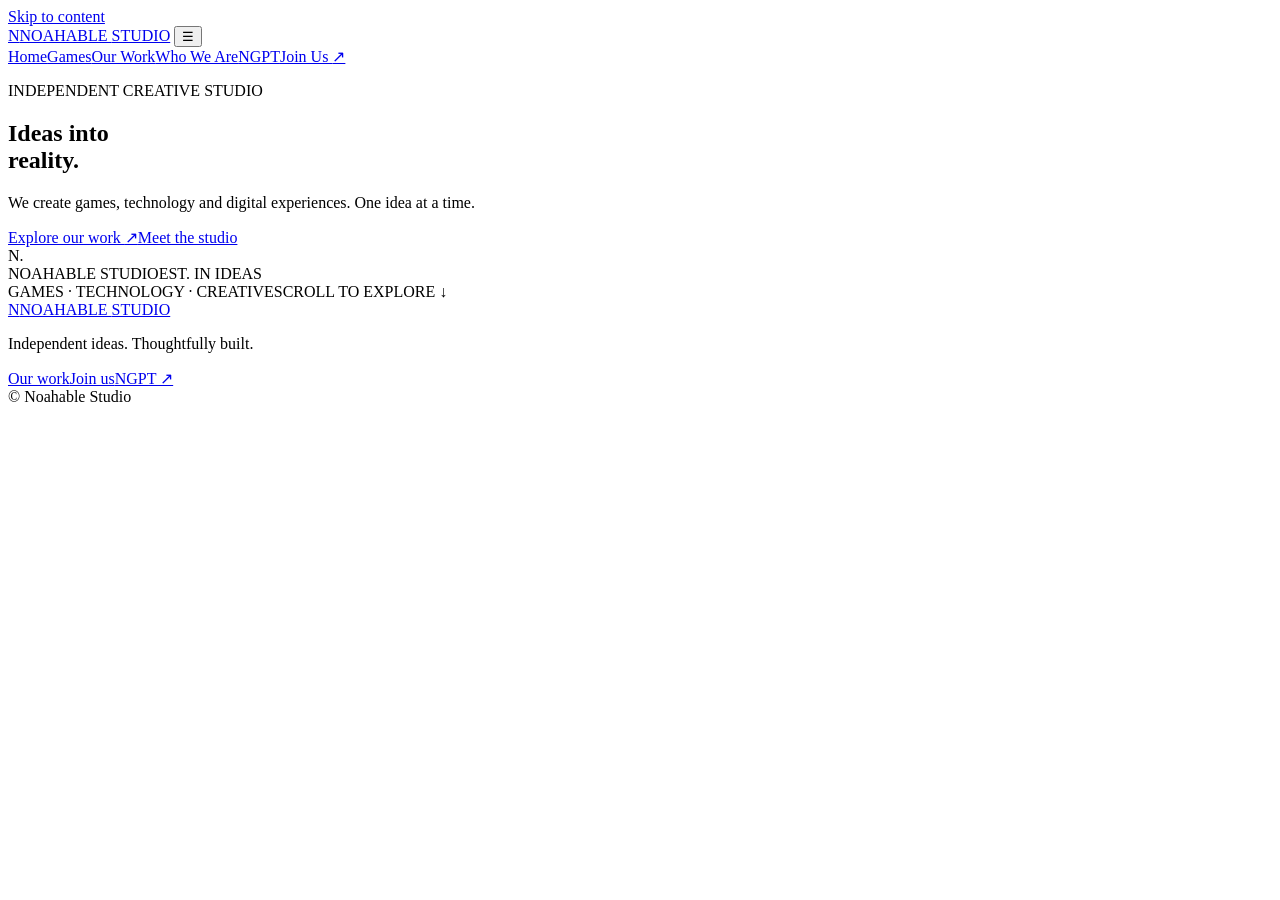
==== index.html @ 5e8a1726 "Build Noahable Studio website shell" ====
<!doctype html>
<html lang="en">
<head>
<meta charset="utf-8"><meta name="viewport" content="width=device-width, initial-scale=1"><meta name="theme-color" content="#080808">
<meta name="description" content="Noahable Studio creates games, software, and digital experiences. Discover our projects and NGPT.">
<title>Noahable Studio — Ideas into reality</title>
<link rel="icon" href="data:image/svg+xml,%3Csvg xmlns='http://www.w3.org/2000/svg' viewBox='0 0 64 64'%3E%3Crect width='64' height='64' rx='14' fill='%23080808'/%3E%3Cpath d='M17 47V17h7l16 19V17h7v30h-7L24 28v19z' fill='white'/%3E%3C/svg%3E">
<link rel="stylesheet" href="/styles.css"><script src="/app.js" defer></script>
</head>
<body>
<a class="skip-link" href="#main">Skip to content</a>
<header class="site-header">
<a class="brand" href="/" aria-label="Noahable Studio home"><span class="brand-mark">N</span><span class="brand-name">NOAHABLE <span>STUDIO</span></span></a>
<button class="menu-toggle" id="menuToggle" aria-label="Open navigation" aria-expanded="false">☰</button>
<nav class="main-nav" id="mainNav" aria-label="Main navigation">
<a href="/" data-route="/">Home</a><a href="/games" data-route="/games">Games</a><a href="/work" data-route="/work">Our Work</a><a href="/about" data-route="/about">Who We Are</a><a href="/ngpt" data-route="/ngpt">NGPT</a><a class="nav-join" href="/join" data-route="/join">Join Us <span aria-hidden="true">↗</span></a>
</nav></header>
<main id="main" tabindex="-1">
<section class="hero page-view" data-page="/">
<div class="hero-content"><p class="eyebrow"><span class="status-dot"></span> INDEPENDENT CREATIVE STUDIO</p><h1>Ideas into<br><span>reality.</span></h1><p class="hero-copy">We create games, technology and digital experiences. One idea at a time.</p><div class="hero-actions"><a class="button button-light" href="/work" data-route="/work">Explore our work <span>↗</span></a><a class="button button-outline" href="/about" data-route="/about">Meet the studio</a></div></div>
<div class="hero-art" aria-hidden="true"><div class="orbit orbit-one"></div><div class="orbit orbit-two"></div><div class="hero-monogram">N<span>.</span></div><div class="art-caption"><span>NOAHABLE STUDIO</span><span>EST. IN IDEAS</span></div></div>
<div class="hero-bottom"><span>GAMES · TECHNOLOGY · CREATIVE</span><span>SCROLL TO EXPLORE ↓</span></div>
</section>
<section class="section page-view" data-page="/games" hidden>
<div class="section-heading"><p class="eyebrow">01 / PLAY</p><h1>Games<span class="period">.</span></h1><p>Experiences built for curiosity, challenge and fun.</p></div>
<div class="notice-card"><span class="card-index">GAME LIBRARY</span><h2>More worlds are on the way.</h2><p>Our games collection is being put together. Check back as projects are ready to share.</p><span class="pill">UPDATES COMING SOON</span></div>
<div class="content-grid two"><article class="info-card"><span class="card-index">01 — DEVELOPMENT</span><h3>Roblox experiences</h3><p>Games and ideas made with Roblox Studio, with room for new worlds and experiments.</p><span class="text-muted">Project details will be added here.</span></article><article class="info-card"><span class="card-index">02 — WHAT'S NEXT</span><h3>Future releases</h3><p>We’ll share playable links, screenshots and release notes when each project is ready.</p><span class="text-muted">Stay tuned.</span></article></div>
</section>
<section class="section page-view" data-page="/work" hidden>
<div class="section-heading"><p class="eyebrow">02 / PROJECTS</p><h1>Our work<span class="period">.</span></h1><p>A growing collection of things we’re building.</p></div>
<div class="project-list">
<article class="project-row"><div class="project-number">01</div><div class="project-main"><span class="pill">AI · TECHNOLOGY</span><h2>NGPT</h2><p>A free AI assistant project focused on useful tools, conversations and creative possibilities.</p><a class="text-link" href="https://ngptai010.vercel.app" target="_blank" rel="noopener noreferrer">Visit NGPT <span>↗</span></a></div><div class="project-symbol">N<span>.</span></div></article>
<article class="project-row"><div class="project-number">02</div><div class="project-main"><span class="pill">GAMES</span><h2>Roblox projects</h2><p>Game concepts and experiences developed under the Noahable Studio name.</p><span class="text-muted">More details coming soon.</span></div><div class="project-symbol symbol-outline">▧</div></article>
<article class="project-row"><div class="project-number">03</div><div class="project-main"><span class="pill">WEB · DESIGN</span><h2>Noahable Studio website</h2><p>Our home on the web: one place for projects, studio news and opportunities to join.</p><span class="text-muted">You’re looking at it.</span></div><div class="project-symbol symbol-outline">↗</div></article>
</div></section>
<section class="section page-view" data-page="/about" hidden>
<div class="section-heading"><p class="eyebrow">03 / THE STUDIO</p><h1>Who we are<span class="period">.</span></h1><p>Small team. Big ideas. Always learning.</p></div>
<div class="about-feature"><p class="large-statement">Noahable Studio is a creative studio for <span>games, technology and ideas</span> that deserve to be built.</p><p>We started with game development and are growing into more kinds of projects, including websites and AI-powered tools. We believe in experimenting, learning as we go and making things better with every update.</p></div>
<div class="content-grid three"><article class="info-card"><span class="card-index">01 / OUR FOCUS</span><h3>Build</h3><p>Turn interesting ideas into real projects, from games to software.</p></article><article class="info-card"><span class="card-index">02 / OUR METHOD</span><h3>Test</h3><p>Try things, find bugs, listen to feedback and keep improving.</p></article><article class="info-card"><span class="card-index">03 / OUR FUTURE</span><h3>Grow</h3><p>Welcome collaborators and explore new creative possibilities.</p></article></div>
<div class="team-note"><span class="pill">OUR TEAM</span><h2>People and AI, working together.</h2><p>Our human team brings ideas, decisions and real-world testing. AI assistants can support research, planning, coding and brainstorming. AI tools are helpers—not human employees.</p><a class="text-link" href="/join" data-route="/join">Interested in joining? <span>↗</span></a></div>
</section>
<section class="section page-view" data-page="/ngpt" hidden>
<div class="ngpt-hero"><div><p class="eyebrow">04 / A NOAHABLE STUDIO PROJECT</p><h1>Introducing<br>NGPT<span class="period">.</span></h1><p class="section-lead">Your free AI assistant. A project built to make AI tools more accessible and useful.</p><a class="button button-light" href="https://ngptai010.vercel.app" target="_blank" rel="noopener noreferrer">Try NGPT <span>↗</span></a></div><div class="ngpt-mark" aria-hidden="true">N<span>G</span></div></div>
<div class="section-heading compact"><p class="eyebrow">MADE TO EXPLORE</p><h2>One project. Many possibilities.</h2><p>Explore NGPT on its own website.</p></div>
<div class="content-grid three"><article class="info-card"><span class="feature-icon">↗</span><h3>Web search</h3><p>Explore information and discover things across the web.</p></article><article class="info-card"><span class="feature-icon">✳</span><h3>Creative tools</h3><p>Tools for exploring ideas and making new things.</p></article><article class="info-card"><span class="feature-icon">◎</span><h3>AI conversations</h3><p>Ask questions, work through ideas and get help with tasks.</p></article></div><p class="fine-print">Features can change as NGPT develops. Visit NGPT for the current experience and availability.</p>
</section>
<section class="section page-view" data-page="/join" hidden>
<div class="section-heading"><p class="eyebrow">05 / JOIN THE STUDIO</p><h1>Make things<br>with us<span class="period">.</span></h1><p>We’re looking for people who want to learn, create, test and help bring projects to life.</p></div>
<div class="content-grid two join-roles"><article class="info-card"><span class="role-symbol">⌕</span><h3>Testers</h3><p>Try games and features, spot bugs, explain what happened and share ideas to improve the experience.</p><span class="pill">TEST · REPORT · IMPROVE</span></article><article class="info-card"><span class="role-symbol">⌘</span><h3>Developers</h3><p>Help build games, websites or software. Beginners who are keen to learn can tell us about their interests too.</p><span class="pill">BUILD · LEARN · CREATE</span></article><article class="info-card"><span class="role-symbol">✳</span><h3>Creative collaborators</h3><p>Share ideas, design concepts and ways to make our projects better.</p><span class="pill">IDEAS WELCOME</span></article><article class="info-card"><span class="role-symbol">◎</span><h3>AI tools testers</h3><p>Try NGPT features, report problems and suggest what we should improve next.</p><span class="pill">HELP US IMPROVE</span></article></div>
<div class="apply-panel"><div><p class="eyebrow">READY TO APPLY?</p><h2>Tell us about yourself.</h2><p>Use our team application form. Applications are reviewed before anyone is invited to join.</p></div><a class="button button-light" href="https://docs.google.com/forms/d/e/1FAIpQLSdCYdb2_eNAdUmjBmsUp_ORsNsLfmXKfbY-z1wW_PODCaMjqQ/viewform?usp=publish-editor" target="_blank" rel="noopener noreferrer">Open application form <span>↗</span></a></div>
<p class="fine-print">Please don’t submit passwords, home addresses or other sensitive information. Only share details you’re comfortable providing.</p>
</section>
</main>
<footer class="site-footer"><a class="brand footer-brand" href="/" data-route="/"><span class="brand-mark">N</span><span class="brand-name">NOAHABLE <span>STUDIO</span></span></a><p>Independent ideas. Thoughtfully built.</p><div class="footer-links"><a href="/work" data-route="/work">Our work</a><a href="/join" data-route="/join">Join us</a><a href="https://ngptai010.vercel.app" target="_blank" rel="noopener noreferrer">NGPT ↗</a></div><span class="copyright">© <span id="year"></span> Noahable Studio</span></footer>
</body></html>
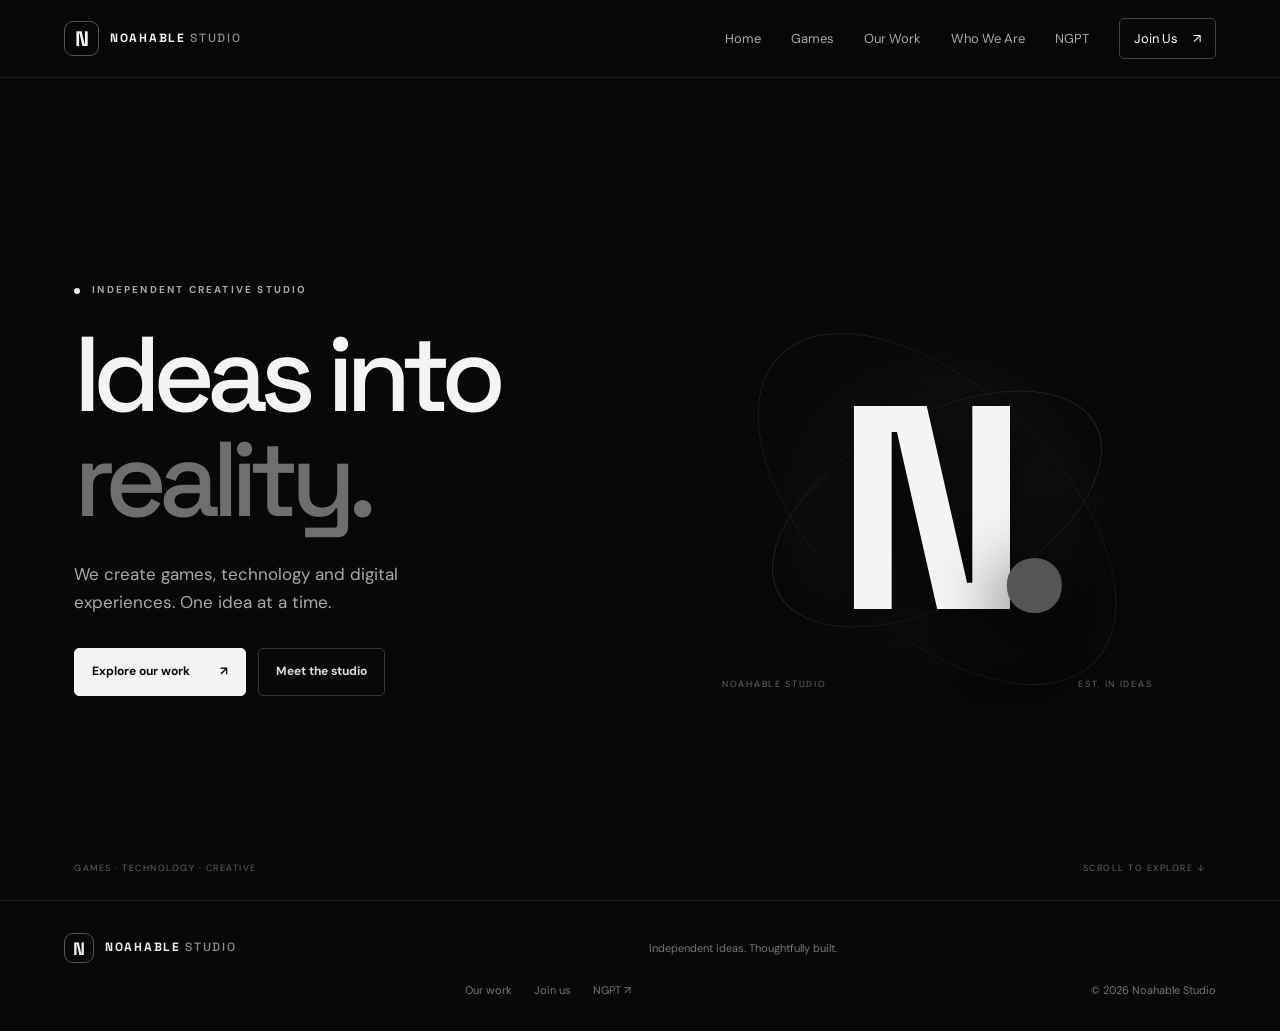
==== commit 52ad7fdc: "Link navigation to dedicated studio pages" ====
--- a/index.html
+++ b/index.html
@@ -13,11 +13,11 @@
 <a class="brand" href="/" aria-label="Noahable Studio home"><span class="brand-mark">N</span><span class="brand-name">NOAHABLE <span>STUDIO</span></span></a>
 <button class="menu-toggle" id="menuToggle" aria-label="Open navigation" aria-expanded="false">☰</button>
 <nav class="main-nav" id="mainNav" aria-label="Main navigation">
-<a href="/" data-route="/">Home</a><a href="/games" data-route="/games">Games</a><a href="/work" data-route="/work">Our Work</a><a href="/about" data-route="/about">Who We Are</a><a href="/ngpt" data-route="/ngpt">NGPT</a><a class="nav-join" href="/join" data-route="/join">Join Us <span aria-hidden="true">↗</span></a>
+<a href="/">Home</a><a href="/games">Games</a><a href="/work">Our Work</a><a href="/about">Who We Are</a><a href="/ngpt">NGPT</a><a class="nav-join" href="/join">Join Us <span aria-hidden="true">↗</span></a>
 </nav></header>
 <main id="main" tabindex="-1">
 <section class="hero page-view" data-page="/">
-<div class="hero-content"><p class="eyebrow"><span class="status-dot"></span> INDEPENDENT CREATIVE STUDIO</p><h1>Ideas into<br><span>reality.</span></h1><p class="hero-copy">We create games, technology and digital experiences. One idea at a time.</p><div class="hero-actions"><a class="button button-light" href="/work" data-route="/work">Explore our work <span>↗</span></a><a class="button button-outline" href="/about" data-route="/about">Meet the studio</a></div></div>
+<div class="hero-content"><p class="eyebrow"><span class="status-dot"></span> INDEPENDENT CREATIVE STUDIO</p><h1>Ideas into<br><span>reality.</span></h1><p class="hero-copy">We create games, technology and digital experiences. One idea at a time.</p><div class="hero-actions"><a class="button button-light" href="/work">Explore our work <span>↗</span></a><a class="button button-outline" href="/about">Meet the studio</a></div></div>
 <div class="hero-art" aria-hidden="true"><div class="orbit orbit-one"></div><div class="orbit orbit-two"></div><div class="hero-monogram">N<span>.</span></div><div class="art-caption"><span>NOAHABLE STUDIO</span><span>EST. IN IDEAS</span></div></div>
 <div class="hero-bottom"><span>GAMES · TECHNOLOGY · CREATIVE</span><span>SCROLL TO EXPLORE ↓</span></div>
 </section>
@@ -37,7 +37,7 @@
 <div class="section-heading"><p class="eyebrow">03 / THE STUDIO</p><h1>Who we are<span class="period">.</span></h1><p>Small team. Big ideas. Always learning.</p></div>
 <div class="about-feature"><p class="large-statement">Noahable Studio is a creative studio for <span>games, technology and ideas</span> that deserve to be built.</p><p>We started with game development and are growing into more kinds of projects, including websites and AI-powered tools. We believe in experimenting, learning as we go and making things better with every update.</p></div>
 <div class="content-grid three"><article class="info-card"><span class="card-index">01 / OUR FOCUS</span><h3>Build</h3><p>Turn interesting ideas into real projects, from games to software.</p></article><article class="info-card"><span class="card-index">02 / OUR METHOD</span><h3>Test</h3><p>Try things, find bugs, listen to feedback and keep improving.</p></article><article class="info-card"><span class="card-index">03 / OUR FUTURE</span><h3>Grow</h3><p>Welcome collaborators and explore new creative possibilities.</p></article></div>
-<div class="team-note"><span class="pill">OUR TEAM</span><h2>People and AI, working together.</h2><p>Our human team brings ideas, decisions and real-world testing. AI assistants can support research, planning, coding and brainstorming. AI tools are helpers—not human employees.</p><a class="text-link" href="/join" data-route="/join">Interested in joining? <span>↗</span></a></div>
+<div class="team-note"><span class="pill">OUR TEAM</span><h2>People and AI, working together.</h2><p>Our human team brings ideas, decisions and real-world testing. AI assistants can support research, planning, coding and brainstorming. AI tools are helpers—not human employees.</p><a class="text-link" href="/join">Interested in joining? <span>↗</span></a></div>
 </section>
 <section class="section page-view" data-page="/ngpt" hidden>
 <div class="ngpt-hero"><div><p class="eyebrow">04 / A NOAHABLE STUDIO PROJECT</p><h1>Introducing<br>NGPT<span class="period">.</span></h1><p class="section-lead">Your free AI assistant. A project built to make AI tools more accessible and useful.</p><a class="button button-light" href="https://ngptai010.vercel.app" target="_blank" rel="noopener noreferrer">Try NGPT <span>↗</span></a></div><div class="ngpt-mark" aria-hidden="true">N<span>G</span></div></div>
@@ -51,5 +51,5 @@
 <p class="fine-print">Please don’t submit passwords, home addresses or other sensitive information. Only share details you’re comfortable providing.</p>
 </section>
 </main>
-<footer class="site-footer"><a class="brand footer-brand" href="/" data-route="/"><span class="brand-mark">N</span><span class="brand-name">NOAHABLE <span>STUDIO</span></span></a><p>Independent ideas. Thoughtfully built.</p><div class="footer-links"><a href="/work" data-route="/work">Our work</a><a href="/join" data-route="/join">Join us</a><a href="https://ngptai010.vercel.app" target="_blank" rel="noopener noreferrer">NGPT ↗</a></div><span class="copyright">© <span id="year"></span> Noahable Studio</span></footer>
+<footer class="site-footer"><a class="brand footer-brand" href="/"><span class="brand-mark">N</span><span class="brand-name">NOAHABLE <span>STUDIO</span></span></a><p>Independent ideas. Thoughtfully built.</p><div class="footer-links"><a href="/work">Our work</a><a href="/join">Join us</a><a href="https://ngptai010.vercel.app" target="_blank" rel="noopener noreferrer">NGPT ↗</a></div><span class="copyright">© <span id="year"></span> Noahable Studio</span></footer>
 </body></html>
--- a/styles.css
+++ b/styles.css
@@ -0,0 +1,7 @@
+@import url('https://fonts.googleapis.com/css2?family=DM+Sans:wght@400;500;600;700&family=Space+Grotesk:wght@400;500;600;700&display=swap');
+:root{color-scheme:dark;--bg:#080808;--panel:#111;--line:#292929;--text:#f4f4f4;--muted:#969696;--max:1180px}*{box-sizing:border-box}html{scroll-behavior:smooth;background:var(--bg)}body{margin:0;background:var(--bg);color:var(--text);font-family:'DM Sans',Arial,sans-serif;font-size:15px;line-height:1.65;-webkit-font-smoothing:antialiased}a{color:inherit;text-decoration:none}button{font:inherit}.skip-link{position:absolute;left:-9999px;top:8px;z-index:100;background:white;color:black;padding:10px 16px}.skip-link:focus{left:8px}.site-header{height:78px;padding:0 max(5vw,24px);display:flex;align-items:center;justify-content:space-between;border-bottom:1px solid #1e1e1e;background:rgba(8,8,8,.92);position:sticky;top:0;z-index:20;backdrop-filter:blur(16px)}.brand{display:inline-flex;align-items:center;gap:11px}.brand-mark{display:grid;place-items:center;width:35px;height:35px;border:1px solid #555;border-radius:9px;font-family:'Space Grotesk',sans-serif;font-weight:700;font-size:21px}.brand-name{font-family:'Space Grotesk',sans-serif;font-size:12px;font-weight:700;letter-spacing:1.7px}.brand-name span{color:#8c8c8c;font-weight:500}.main-nav{display:flex;align-items:center;gap:30px}.main-nav a{font-size:13px;color:#aaa;transition:color .2s}.main-nav a:hover,.main-nav a[aria-current=page]{color:white}.main-nav .nav-join{color:#fff;border:1px solid #424242;padding:9px 14px;border-radius:5px}.nav-join span,.button span,.text-link span{margin-left:12px}.menu-toggle{display:none;background:transparent;color:white;border:1px solid var(--line);border-radius:5px;padding:7px 11px;font-size:20px}.page-view[hidden]{display:none!important}
+.hero{min-height:calc(100svh - 78px);max-width:var(--max);margin:auto;padding:105px 24px 65px;display:grid;grid-template-columns:1.05fr .95fr;align-items:center;position:relative}.hero-content{position:relative;z-index:2;padding-bottom:40px}.eyebrow{font-size:10px;letter-spacing:2.2px;font-weight:700;color:#aaa;margin:0 0 23px}.status-dot{display:inline-block;width:6px;height:6px;border-radius:50%;background:#eee;margin-right:8px;vertical-align:middle}.hero h1,.section-heading h1,.ngpt-hero h1{font-family:'Space Grotesk',sans-serif;font-size:clamp(62px,8.3vw,112px);line-height:.99;letter-spacing:-.075em;margin:0;font-weight:500}.hero h1 span{color:#6e6e6e}.hero-copy{font-size:17px;max-width:420px;color:#aaa;margin:28px 0 32px}.hero-actions{display:flex;gap:12px;flex-wrap:wrap}.button{display:inline-flex;align-items:center;justify-content:space-between;gap:18px;padding:13px 17px;border-radius:5px;font-size:12px;font-weight:700;transition:transform .2s,background .2s,border-color .2s}.button:hover{transform:translateY(-2px)}.button-light{background:#f4f4f4;color:#080808;border:1px solid #f4f4f4}.button-light:hover{background:#dcdcdc}.button-outline{border:1px solid #383838;color:#ddd}.button-outline:hover{border-color:#777}.hero-art{height:450px;display:grid;place-items:center;position:relative;overflow:hidden}.hero-art:before{content:'';position:absolute;width:360px;height:360px;border-radius:50%;background:radial-gradient(circle,rgba(255,255,255,.075),rgba(255,255,255,0) 70%)}.hero-monogram{font-family:'Space Grotesk',sans-serif;font-size:clamp(170px,24vw,290px);font-weight:700;line-height:1;letter-spacing:-.13em;position:relative;text-shadow:0 18px 70px #000}.hero-monogram span,.project-symbol span,.ngpt-mark span{color:#555}.orbit{position:absolute;border:1px solid #262626;border-radius:50%;width:360px;height:360px;transform:rotate(-28deg) scaleY(.52)}.orbit-two{width:440px;height:440px;transform:rotate(44deg) scaleY(.55);border-color:#1d1d1d}.art-caption{position:absolute;bottom:42px;left:10%;right:10%;display:flex;justify-content:space-between;color:#686868;font-size:9px;letter-spacing:1.7px}.hero-bottom{position:absolute;bottom:24px;left:24px;right:24px;display:flex;justify-content:space-between;color:#646464;font-size:9px;letter-spacing:1.5px}
+.section{max-width:var(--max);min-height:72vh;margin:auto;padding:95px 24px 110px}.section-heading{max-width:740px;margin-bottom:58px}.section-heading .eyebrow{margin-bottom:18px}.section-heading h1,.ngpt-hero h1{font-size:clamp(55px,8vw,90px)}.section-heading h1 .period,.period{color:#777}.section-heading>p:last-child{color:#999;font-size:16px;max-width:560px;margin-top:22px}.section-heading.compact{margin-top:95px;margin-bottom:34px}.section-heading.compact h2{font-family:'Space Grotesk',sans-serif;font-size:clamp(28px,4vw,44px);font-weight:500;letter-spacing:-1.8px;margin:0}.section-heading.compact>p:last-child{margin-top:8px}.notice-card{padding:36px;border:1px solid var(--line);background:linear-gradient(130deg,#151515,#0d0d0d);border-radius:9px;margin-bottom:18px}.card-index{font-size:9px;letter-spacing:1.8px;color:#777;font-weight:700}.notice-card h2{font-family:'Space Grotesk',sans-serif;font-size:clamp(28px,4vw,42px);letter-spacing:-1.8px;margin:16px 0 8px}.notice-card p,.info-card p{color:#999;font-size:14px;max-width:620px}.pill{display:inline-block;border:1px solid #333;border-radius:3px;padding:5px 8px;font-size:9px;letter-spacing:1.1px;color:#bdbdbd;margin-top:12px}.content-grid{display:grid;gap:16px}.content-grid.two{grid-template-columns:repeat(2,minmax(0,1fr))}.content-grid.three{grid-template-columns:repeat(3,minmax(0,1fr))}.info-card{padding:27px;border:1px solid var(--line);border-radius:7px;background:#0d0d0d;min-height:190px}.info-card h3{font-family:'Space Grotesk',sans-serif;font-size:22px;letter-spacing:-.6px;margin:20px 0 7px;font-weight:500}.info-card p{margin:0}.text-muted{display:inline-block;color:#656565;font-size:11px;margin-top:17px}.project-list{border-top:1px solid var(--line)}.project-row{display:grid;grid-template-columns:70px 1fr 160px;gap:22px;padding:36px 4px;border-bottom:1px solid var(--line);align-items:center}.project-number{font-family:'Space Grotesk',sans-serif;color:#5b5b5b;font-size:13px}.project-main h2{font-family:'Space Grotesk',sans-serif;font-size:35px;letter-spacing:-1.6px;font-weight:500;margin:12px 0 2px}.project-main p{color:#999;max-width:600px;margin:0 0 12px;font-size:14px}.project-main .pill{margin:0}.text-link{display:inline-block;font-size:12px;font-weight:700;border-bottom:1px solid #555;padding-bottom:5px;margin-top:8px}.project-symbol{font-family:'Space Grotesk',sans-serif;font-size:105px;line-height:1;text-align:center;font-weight:700;letter-spacing:-12px;color:#eee}.project-symbol.symbol-outline{color:#333;font-size:82px;letter-spacing:0}.about-feature{display:grid;grid-template-columns:1.2fr .8fr;gap:50px;align-items:start;margin:10px 0 65px;padding:34px 0;border-top:1px solid var(--line);border-bottom:1px solid var(--line)}.large-statement{font-family:'Space Grotesk',sans-serif;font-size:clamp(27px,4vw,43px);line-height:1.24;letter-spacing:-1.5px;margin:0}.large-statement span{color:#777}.about-feature>p:last-child{color:#999;margin:0;font-size:14px}.team-note{margin-top:65px;padding:35px;background:#111;border:1px solid #242424;border-radius:7px}.team-note h2{font-family:'Space Grotesk',sans-serif;font-weight:500;font-size:30px;letter-spacing:-1px;margin:15px 0 5px}.team-note p{color:#999;max-width:720px;font-size:14px}.ngpt-hero{display:grid;grid-template-columns:1fr .7fr;gap:20px;align-items:center;padding:50px 0 75px;border-bottom:1px solid var(--line)}.ngpt-hero h1{font-size:clamp(62px,9vw,105px)}.section-lead{color:#999;font-size:16px;max-width:460px;margin:25px 0 26px}.ngpt-mark{font-family:'Space Grotesk',sans-serif;font-size:clamp(120px,22vw,250px);font-weight:700;letter-spacing:-.14em;text-align:center;color:#eee}.feature-icon{font-size:25px;color:#ddd}.fine-print{font-size:11px;color:#696969;margin-top:25px}.role-symbol{font-family:'Space Grotesk',sans-serif;font-size:25px;color:#aaa}.apply-panel{padding:32px;border:1px solid #333;border-radius:8px;background:#111;display:flex;align-items:center;justify-content:space-between;gap:28px}.apply-panel .eyebrow{margin-bottom:10px}.apply-panel h2{font-family:'Space Grotesk',sans-serif;font-size:30px;letter-spacing:-1px;margin:0}.apply-panel p:not(.eyebrow){color:#999;font-size:13px;max-width:530px;margin-bottom:0}.apply-panel .button{flex-shrink:0}
+.site-footer{border-top:1px solid #222;padding:32px max(5vw,24px);display:grid;grid-template-columns:1fr 1fr;gap:18px;align-items:center;color:#777;font-size:11px}.footer-brand{color:#eee}.site-footer>p{margin:0}.footer-links{display:flex;gap:22px;justify-content:flex-end}.footer-links a:hover{color:#fff}.copyright{justify-self:end}.footer-brand .brand-mark{width:30px;height:30px;font-size:18px}
+@media(max-width:800px){.site-header{height:68px;padding:0 20px}.menu-toggle{display:block}.main-nav{display:none;position:absolute;left:0;right:0;top:68px;padding:14px 20px 22px;background:#090909;border-bottom:1px solid #282828;flex-direction:column;align-items:stretch;gap:0}.main-nav.open{display:flex}.main-nav a{padding:13px 4px;border-bottom:1px solid #1b1b1b}.main-nav .nav-join{margin-top:10px;padding:10px 12px;border:1px solid #333}.hero{min-height:auto;padding-top:82px;grid-template-columns:1fr}.hero h1{font-size:clamp(65px,15vw,105px)}.hero-art{height:300px;grid-row:1;opacity:.8;margin-bottom:10px}.hero-content{grid-row:2;padding-bottom:95px}.hero-bottom{font-size:8px;bottom:18px}.section{padding:72px 20px 85px}.content-grid.three,.content-grid.two{grid-template-columns:1fr}.about-feature{grid-template-columns:1fr;gap:22px}.ngpt-hero{grid-template-columns:1fr;padding-top:15px}.ngpt-mark{font-size:150px;grid-row:1}.ngpt-hero>div:first-child{grid-row:2}.project-row{grid-template-columns:34px 1fr 65px;gap:12px;padding:27px 0}.project-symbol{font-size:62px;letter-spacing:-7px}.project-symbol.symbol-outline{font-size:52px}.project-main h2{font-size:28px}.apply-panel{align-items:flex-start;flex-direction:column}.site-footer{grid-template-columns:1fr;gap:14px;padding:28px 20px}.footer-links{justify-content:flex-start;flex-wrap:wrap}.copyright{justify-self:start}.footer-brand{width:max-content}}
+@media(prefers-reduced-motion:reduce){*,*::before,*::after{scroll-behavior:auto!important;transition:none!important;animation:none!important}}
